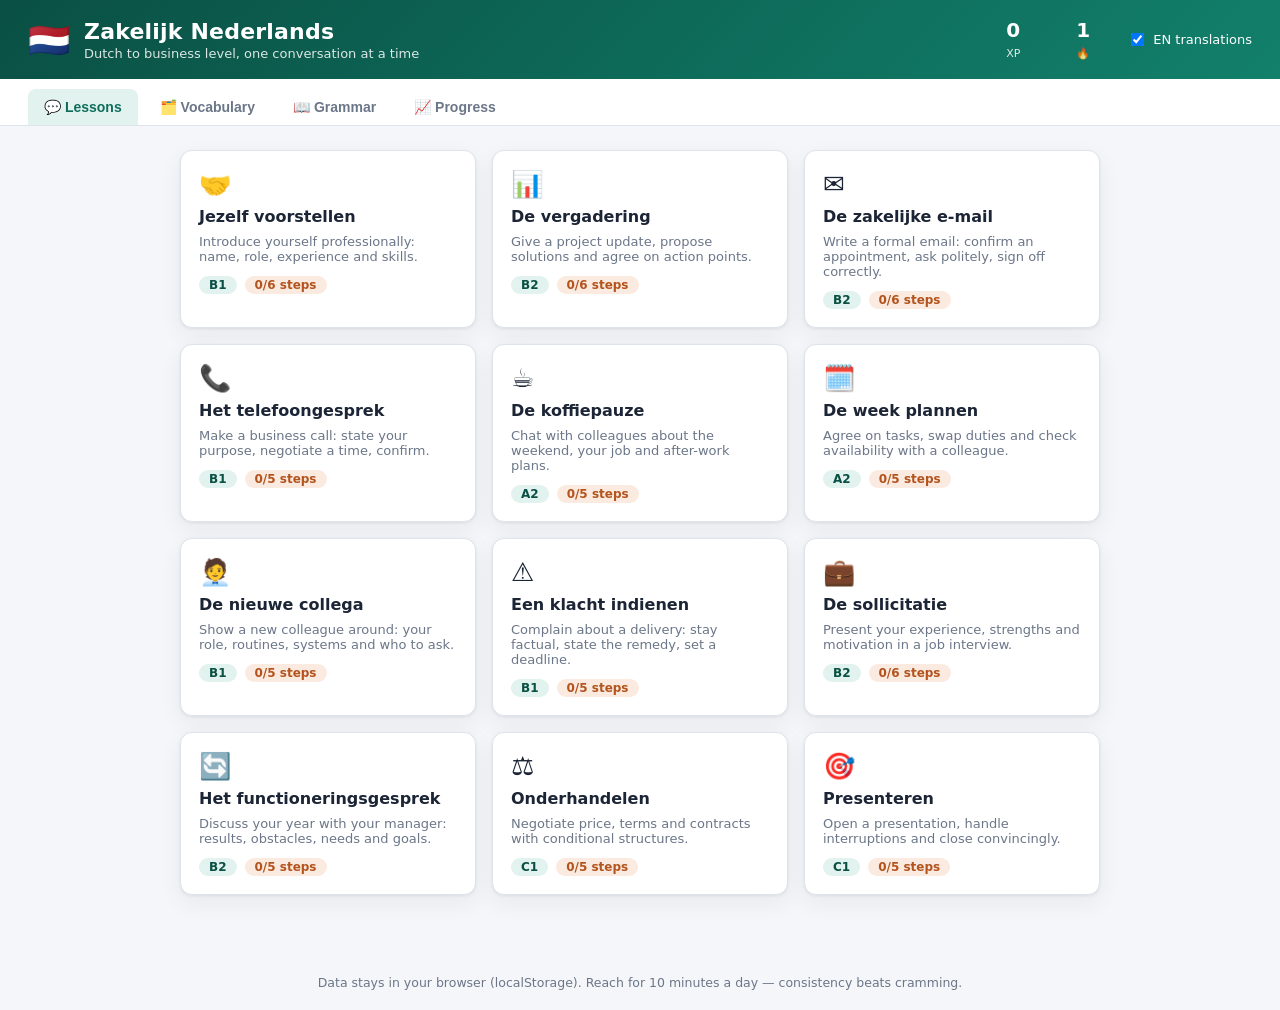
==== index.html @ f981100c "Add Dutch business chat tutor app - 12 chat scenarios (A2-C1) with scripted tutor coaching - Spaced-" ====
<!DOCTYPE html>
<html lang="en">
<head>
<meta charset="UTF-8" />
<meta name="viewport" content="width=device-width, initial-scale=1.0" />
<title>Zakelijk Nederlands — Dutch Business Chat Tutor</title>
<link rel="stylesheet" href="styles.css" />
</head>
<body>
<header class="topbar">
  <div class="brand">
    <span class="flag">🇳🇱</span>
    <div>
      <h1>Zakelijk Nederlands</h1>
      <p class="tagline">Dutch to business level, one conversation at a time</p>
    </div>
  </div>
  <div class="stats">
    <div class="stat" title="Experience points"><span class="stat-num" id="stat-xp">0</span><span class="stat-label">XP</span></div>
    <div class="stat" title="Day streak"><span class="stat-num" id="stat-streak">1</span><span class="stat-label">🔥</span></div>
    <label class="toggle">
      <input type="checkbox" id="toggle-translations" checked />
      <span>EN translations</span>
    </label>
  </div>
</header>

<nav class="tabs">
  <button class="tab active" data-view="lessons">💬 Lessons</button>
  <button class="tab" data-view="vocab">🗂️ Vocabulary</button>
  <button class="tab" data-view="grammar">📖 Grammar</button>
  <button class="tab" data-view="progress">📈 Progress</button>
</nav>

<main id="main">

  <section id="view-lessons" class="view active">
    <div id="scenario-list" class="scenario-list"></div>

    <div id="scenario-view" class="scenario-view hidden">
      <div class="scenario-header">
        <button class="btn ghost" id="btn-back">← All scenarios</button>
        <div class="scenario-title">
          <h2 id="scenario-heading"></h2>
          <span class="chip" id="scenario-level"></span>
        </div>
        <div class="step-dots" id="step-dots"></div>
      </div>
      <div class="tips-box" id="tips-box"></div>
      <div class="chat-window" id="chat-window"></div>
      <div class="composer">
        <input type="text" id="chat-input" placeholder="Schrijf je antwoord in het Nederlands…" autocomplete="off" />
        <button class="btn primary" id="btn-send">Send</button>
        <button class="btn ghost" id="btn-hint" title="Get a hint">Hint</button>
        <button class="btn ghost" id="btn-show-answer" title="Reveal a model answer">Show answer</button>
      </div>
      <div class="composer-foot">
        <span id="coach-note"></span>
      </div>
    </div>
  </section>

  <section id="view-vocab" class="view">
    <div class="vocab-controls">
      <div>
        <h2>Business vocabulary</h2>
        <p class="muted" id="vocab-summary"></p>
      </div>
      <div class="vocab-buttons">
        <select id="vocab-filter-module"></select>
        <select id="vocab-filter-level">
          <option value="all">All levels</option>
          <option value="A1">A1</option>
          <option value="A2">A2</option>
          <option value="B1">B1</option>
          <option value="B2">B2</option>
          <option value="C1">C1</option>
        </select>
        <button class="btn primary" id="btn-review">Review session</button>
      </div>
    </div>
    <div id="review-panel" class="review-panel hidden">
      <div class="flashcard" id="flashcard">
        <div class="card-top"><span id="review-progress" class="muted"></span><button class="btn ghost small" id="btn-end-review">End</button></div>
        <div class="card-word" id="card-nl"></div>
        <div class="card-answer hidden" id="card-en"></div>
        <div class="card-actions">
          <button class="btn ghost" id="btn-reveal">Show meaning</button>
          <div class="grade-row hidden" id="grade-row">
            <button class="btn grade again" data-grade="again">Again</button>
            <button class="btn grade hard" data-grade="hard">Hard</button>
            <button class="btn grade good" data-grade="good">Good</button>
            <button class="btn grade easy" data-grade="easy">Easy</button>
          </div>
        </div>
      </div>
    </div>
    <div id="vocab-table" class="vocab-table"></div>
  </section>

  <section id="view-grammar" class="view">
    <h2>Grammar essentials for business Dutch</h2>
    <div id="grammar-list" class="grammar-list"></div>
  </section>

  <section id="view-progress" class="view">
    <h2>Your progress</h2>
    <div class="progress-cards" id="progress-cards"></div>
    <h3>Scenario completion</h3>
    <div id="progress-scenarios" class="progress-scenarios"></div>
  </section>

</main>

<footer class="foot">
  Data stays in your browser (localStorage). Reach for 10 minutes a day — consistency beats cramming.
</footer>

<script src="js/data.js"></script>
<script src="js/engine.js"></script>
<script src="js/app.js"></script>
</body>
</html>
---- styles.css ----
:root {
  --bg: #f4f6f9;
  --panel: #ffffff;
  --ink: #1c2536;
  --muted: #6b7688;
  --accent: #0e6e5c;
  --accent-dark: #0a5044;
  --accent-soft: #e2f2ee;
  --line: #dfe4ec;
  --warn: #b3541e;
  --bot-bg: #ffffff;
  --user-bg: #0e6e5c;
  --radius: 12px;
  --shadow: 0 1px 3px rgba(28, 37, 54, 0.08), 0 8px 24px rgba(28, 37, 54, 0.06);
}

* { box-sizing: border-box; }

body {
  margin: 0;
  font-family: "Segoe UI", system-ui, -apple-system, sans-serif;
  background: var(--bg);
  color: var(--ink);
}

.topbar {
  display: flex;
  justify-content: space-between;
  align-items: center;
  flex-wrap: wrap;
  gap: 12px;
  padding: 18px 28px;
  background: linear-gradient(135deg, #0a5044, #0e6e5c 60%, #12806b);
  color: #fff;
}

.brand { display: flex; align-items: center; gap: 14px; }
.brand .flag { font-size: 34px; }
.brand h1 { margin: 0; font-size: 22px; letter-spacing: 0.2px; }
.tagline { margin: 2px 0 0; font-size: 13px; opacity: 0.85; }

.stats { display: flex; align-items: center; gap: 18px; }
.stat { text-align: center; min-width: 52px; }
.stat-num { display: block; font-size: 20px; font-weight: 700; }
.stat-label { font-size: 11px; opacity: 0.85; }

.toggle { display: flex; align-items: center; gap: 6px; font-size: 13px; cursor: pointer; }

.tabs {
  display: flex;
  gap: 6px;
  padding: 10px 28px 0;
  background: var(--panel);
  border-bottom: 1px solid var(--line);
}

.tab {
  border: none;
  background: transparent;
  padding: 10px 16px;
  font-size: 14px;
  font-weight: 600;
  color: var(--muted);
  border-radius: 8px 8px 0 0;
  cursor: pointer;
}

.tab.active { color: var(--accent); background: var(--accent-soft); }

main { max-width: 960px; margin: 0 auto; padding: 24px 20px 60px; }

.view { display: none; }
.view.active { display: block; }
.hidden { display: none !important; }

h2 { font-size: 20px; margin: 8px 0 6px; }
h3 { font-size: 16px; margin: 26px 0 10px; }
.muted { color: var(--muted); font-size: 13px; }

.scenario-list {
  display: grid;
  grid-template-columns: repeat(auto-fill, minmax(280px, 1fr));
  gap: 16px;
}

.scenario-card {
  background: var(--panel);
  border: 1px solid var(--line);
  border-radius: var(--radius);
  padding: 18px;
  cursor: pointer;
  box-shadow: var(--shadow);
  transition: transform 0.12s ease, border-color 0.12s ease;
  display: flex;
  flex-direction: column;
  gap: 8px;
}

.scenario-card:hover { transform: translateY(-2px); border-color: var(--accent); }
.scenario-card .icon { font-size: 26px; }
.scenario-card h3 { margin: 0; font-size: 16px; }
.scenario-card p { margin: 0; font-size: 13px; color: var(--muted); }

.chip {
  display: inline-block;
  padding: 2px 10px;
  border-radius: 999px;
  background: var(--accent-soft);
  color: var(--accent-dark);
  font-size: 12px;
  font-weight: 700;
}

.chip.done { background: #e7f0e2; color: #3c6e26; }
.chip.warn { background: #fbeadf; color: var(--warn); }

.scenario-header { display: flex; align-items: center; justify-content: space-between; gap: 12px; flex-wrap: wrap; }
.scenario-title { display: flex; align-items: center; gap: 10px; }
.step-dots { display: flex; gap: 6px; }
.step-dots span { width: 10px; height: 10px; border-radius: 50%; background: var(--line); }
.step-dots span.done { background: var(--accent); }
.step-dots span.current { background: var(--warn); }

.tips-box {
  background: #fdf8ef;
  border: 1px solid #eedfbf;
  border-radius: var(--radius);
  padding: 12px 16px;
  margin: 14px 0;
  font-size: 13.5px;
}
.tips-box strong { display: block; margin-bottom: 4px; }
.tips-box ul { margin: 0; padding-left: 18px; }

.chat-window {
  background: #eef1f6;
  border: 1px solid var(--line);
  border-radius: var(--radius);
  height: 420px;
  overflow-y: auto;
  padding: 18px;
  display: flex;
  flex-direction: column;
  gap: 12px;
}

.msg { max-width: 78%; padding: 10px 14px; border-radius: 14px; font-size: 15px; line-height: 1.45; box-shadow: var(--shadow); }
.msg.bot { background: var(--bot-bg); border: 1px solid var(--line); align-self: flex-start; border-bottom-left-radius: 4px; }
.msg.user { background: var(--user-bg); color: #fff; align-self: flex-end; border-bottom-right-radius: 4px; }
.msg.coach { background: #fff7ed; border: 1px solid #f5ddba; color: #7c4a12; align-self: flex-start; max-width: 92%; font-size: 13.5px; }
.msg .nl { font-weight: 600; }
.msg .nl-block { display: block; }
.msg .en-block { display: block; margin-top: 4px; font-size: 13px; opacity: 0.75; font-weight: 400; }
.msg.user .en-block { opacity: 0.8; }
.msg.coach .label { display: block; font-weight: 700; text-transform: uppercase; font-size: 11px; letter-spacing: 0.6px; margin-bottom: 3px; }
.msg.typing { opacity: 0.6; font-style: italic; }

.composer { display: flex; gap: 8px; margin-top: 14px; }
#chat-input {
  flex: 1;
  padding: 12px 14px;
  border: 1px solid var(--line);
  border-radius: 10px;
  font-size: 15px;
  font-family: inherit;
}
#chat-input:focus { outline: 2px solid var(--accent); border-color: transparent; }

.btn {
  border: 1px solid var(--line);
  background: var(--panel);
  color: var(--ink);
  padding: 10px 16px;
  border-radius: 10px;
  font-size: 14px;
  font-weight: 600;
  cursor: pointer;
  font-family: inherit;
}
.btn.primary { background: var(--accent); border-color: var(--accent); color: #fff; }
.btn.primary:hover { background: var(--accent-dark); }
.btn.ghost { background: transparent; }
.btn.ghost:hover { background: var(--accent-soft); }
.btn.small { padding: 4px 10px; font-size: 12px; }

.composer-foot { min-height: 20px; margin-top: 6px; font-size: 13px; color: var(--muted); }
#coach-note.good { color: var(--accent); }
#coach-note.warn { color: var(--warn); }

.vocab-controls { display: flex; justify-content: space-between; align-items: flex-end; gap: 14px; flex-wrap: wrap; }
.vocab-buttons { display: flex; gap: 8px; align-items: center; flex-wrap: wrap; }
.vocab-buttons select { padding: 9px 10px; border: 1px solid var(--line); border-radius: 8px; font-family: inherit; font-size: 13px; }

.review-panel { margin: 18px 0; }
.flashcard {
  background: var(--panel);
  border: 1px solid var(--line);
  border-radius: var(--radius);
  padding: 22px;
  box-shadow: var(--shadow);
  text-align: center;
}
.card-top { display: flex; justify-content: space-between; align-items: center; margin-bottom: 10px; }
.card-word { font-size: 28px; font-weight: 700; margin: 18px 0; }
.card-answer { font-size: 18px; color: var(--accent-dark); margin-bottom: 14px; }
.card-actions { display: flex; flex-direction: column; gap: 12px; align-items: center; }
.grade-row { display: flex; gap: 8px; }
.btn.grade.again { border-color: #d8a29a; color: #a83a2c; }
.btn.grade.hard { border-color: #e0bd8a; color: #94601a; }
.btn.grade.good { border-color: #9fc6a4; color: #2f7a3a; }
.btn.grade.easy { border-color: #9ab7d8; color: #2b5fa3; }

.vocab-table { margin-top: 8px; display: grid; grid-template-columns: repeat(auto-fill, minmax(260px, 1fr)); gap: 10px; }
.vocab-item {
  background: var(--panel);
  border: 1px solid var(--line);
  border-radius: 10px;
  padding: 10px 14px;
  font-size: 14px;
}
.vocab-item .nl-word { font-weight: 700; }
.vocab-item .en-word { display: block; color: var(--muted); font-size: 13px; margin-top: 2px; }
.vocab-item .meta { display: flex; gap: 6px; margin-top: 6px; }
.vocab-item .box-chip { font-size: 11px; padding: 1px 8px; border-radius: 999px; background: var(--accent-soft); color: var(--accent-dark); }

.grammar-list { display: grid; gap: 12px; }
.grammar-item { background: var(--panel); border: 1px solid var(--line); border-radius: var(--radius); padding: 16px 18px; }
.grammar-item h4 { margin: 0 0 6px; font-size: 15px; }
.grammar-item p { margin: 0; font-size: 14px; line-height: 1.55; color: #33405a; }

.progress-cards { display: grid; grid-template-columns: repeat(auto-fill, minmax(180px, 1fr)); gap: 12px; }
.progress-card { background: var(--panel); border: 1px solid var(--line); border-radius: var(--radius); padding: 16px; }
.progress-card .big { font-size: 26px; font-weight: 800; color: var(--accent-dark); }
.progress-card .lbl { font-size: 12px; color: var(--muted); text-transform: uppercase; letter-spacing: 0.5px; }

.progress-scenarios { display: grid; gap: 10px; }
.progress-row { display: flex; align-items: center; gap: 12px; background: var(--panel); border: 1px solid var(--line); border-radius: 10px; padding: 10px 14px; }
.progress-row .name { flex: 1; font-size: 14px; font-weight: 600; }
.progress-bar { width: 180px; height: 8px; background: var(--line); border-radius: 999px; overflow: hidden; }
.progress-bar i { display: block; height: 100%; background: var(--accent); }

.foot { text-align: center; color: var(--muted); font-size: 12.5px; padding: 20px; }

@media (max-width: 640px) {
  .topbar { padding: 14px 16px; }
  .tabs { padding: 8px 12px 0; }
  .chat-window { height: 340px; }
  .progress-bar { width: 100px; }
}
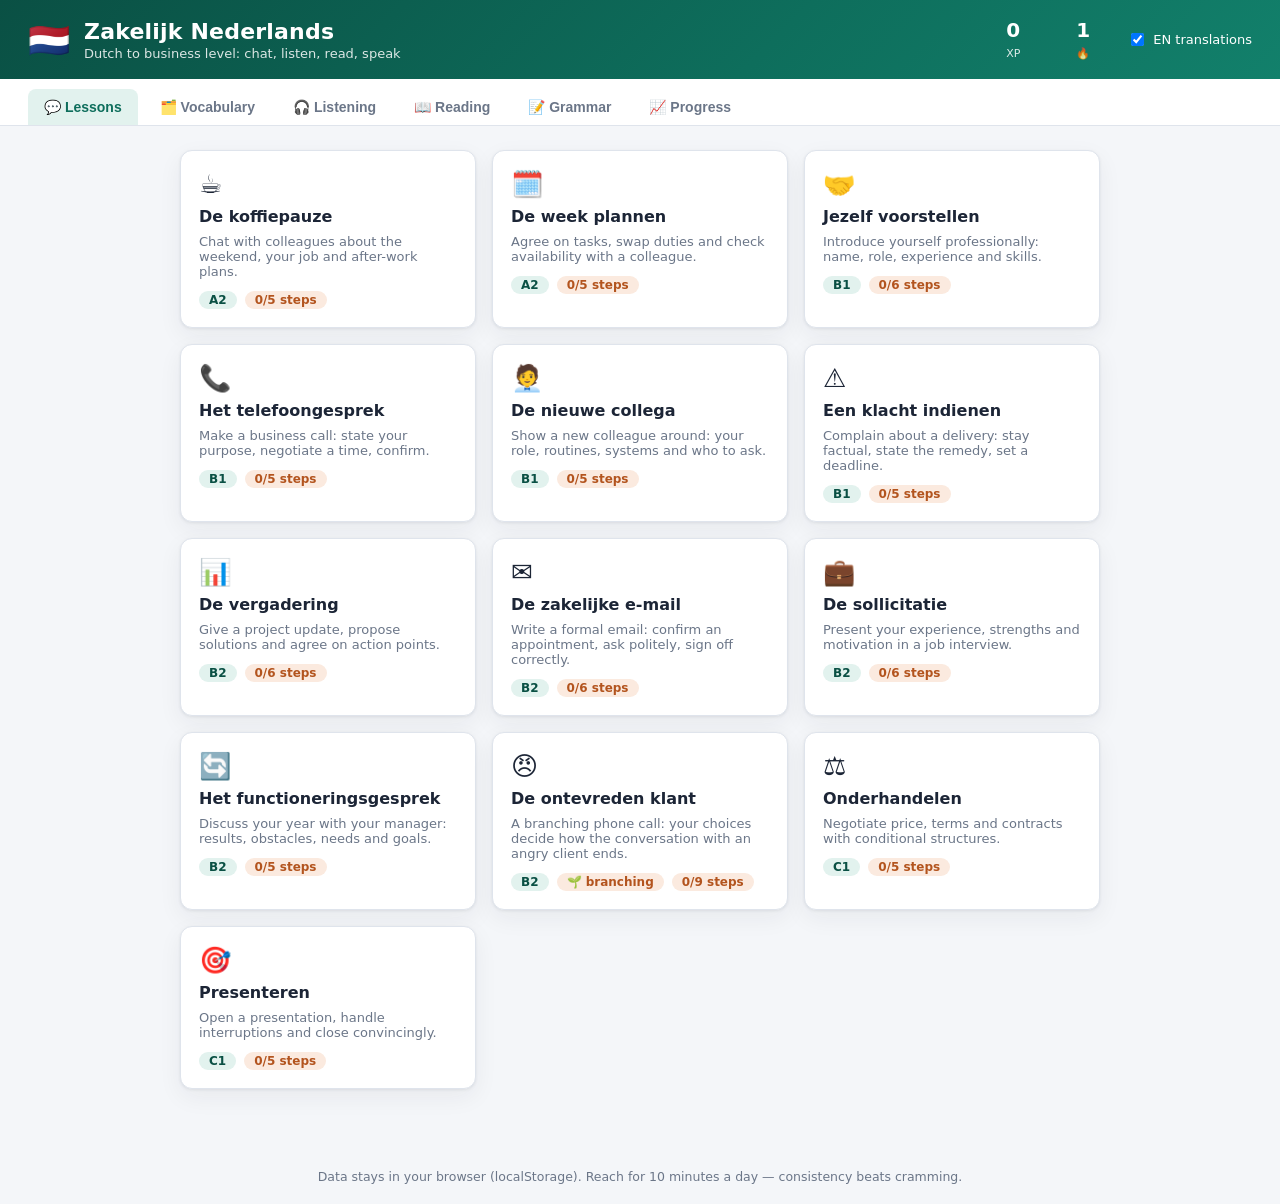
==== commit 04c1e4ff: "Add listening, reading, speech modes and branching scenario - TTS on every tutor line with optional " ====
--- a/index.html
+++ b/index.html
@@ -4,15 +4,35 @@
 <meta charset="UTF-8" />
 <meta name="viewport" content="width=device-width, initial-scale=1.0" />
 <title>Zakelijk Nederlands — Dutch Business Chat Tutor</title>
+<script>
+window.onerror = function (msg, src, line) {
+  var box = document.getElementById("fatal-error");
+  if (box) {
+    box.style.display = "block";
+    box.textContent = "Error: " + msg + " (" + (src || "") + ":" + line + ")";
+  }
+  return false;
+};
+setTimeout(function () {
+  var list = document.getElementById("scenario-list");
+  var box = document.getElementById("fatal-error");
+  if (list && list.children.length === 0 && box) {
+    box.style.display = "block";
+    box.textContent = "The app could not start: its script files did not load. Make sure index.html, styles.css and the js folder were all extracted together into the same folder — or open standalone.html, which works as a single file.";
+  }
+}, 1500);
+</script>
 <link rel="stylesheet" href="styles.css" />
 </head>
 <body>
+<div id="fatal-error" class="fatal-error" style="display:none"></div>
+<noscript><div class="fatal-error">This app needs JavaScript enabled.</div></noscript>
 <header class="topbar">
   <div class="brand">
     <span class="flag">🇳🇱</span>
     <div>
       <h1>Zakelijk Nederlands</h1>
-      <p class="tagline">Dutch to business level, one conversation at a time</p>
+      <p class="tagline">Dutch to business level: chat, listen, read, speak</p>
     </div>
   </div>
   <div class="stats">
@@ -28,7 +48,9 @@
 <nav class="tabs">
   <button class="tab active" data-view="lessons">💬 Lessons</button>
   <button class="tab" data-view="vocab">🗂️ Vocabulary</button>
-  <button class="tab" data-view="grammar">📖 Grammar</button>
+  <button class="tab" data-view="listening">🎧 Listening</button>
+  <button class="tab" data-view="reading">📖 Reading</button>
+  <button class="tab" data-view="grammar">📝 Grammar</button>
   <button class="tab" data-view="progress">📈 Progress</button>
 </nav>
 
@@ -44,13 +66,21 @@
           <h2 id="scenario-heading"></h2>
           <span class="chip" id="scenario-level"></span>
         </div>
-        <div class="step-dots" id="step-dots"></div>
+        <div class="header-right">
+          <span id="mood-meter" class="mood-meter hidden"></span>
+          <label class="toggle" title="Automatically read every tutor line aloud">
+            <input type="checkbox" id="toggle-autoplay" />
+            <span>🔊 auto</span>
+          </label>
+          <div class="step-dots" id="step-dots"></div>
+        </div>
       </div>
       <div class="tips-box" id="tips-box"></div>
       <div class="chat-window" id="chat-window"></div>
-      <div class="composer">
+      <div class="composer" id="composer-row">
         <input type="text" id="chat-input" placeholder="Schrijf je antwoord in het Nederlands…" autocomplete="off" />
         <button class="btn primary" id="btn-send">Send</button>
+        <button class="btn ghost" id="btn-mic" title="Speak your answer (nl-NL)">🎤</button>
         <button class="btn ghost" id="btn-hint" title="Get a hint">Hint</button>
         <button class="btn ghost" id="btn-show-answer" title="Reveal a model answer">Show answer</button>
       </div>
@@ -79,6 +109,7 @@
         <button class="btn primary" id="btn-review">Review session</button>
       </div>
     </div>
+    <div id="vocab-table" class="flip-grid"></div>
     <div id="review-panel" class="review-panel hidden">
       <div class="flashcard" id="flashcard">
         <div class="card-top"><span id="review-progress" class="muted"></span><button class="btn ghost small" id="btn-end-review">End</button></div>
@@ -86,6 +117,7 @@
         <div class="card-answer hidden" id="card-en"></div>
         <div class="card-actions">
           <button class="btn ghost" id="btn-reveal">Show meaning</button>
+          <button class="btn ghost hidden" id="btn-say-card" title="Hear the word">🔊</button>
           <div class="grade-row hidden" id="grade-row">
             <button class="btn grade again" data-grade="again">Again</button>
             <button class="btn grade hard" data-grade="hard">Hard</button>
@@ -95,18 +127,76 @@
         </div>
       </div>
     </div>
-    <div id="vocab-table" class="vocab-table"></div>
+  </section>
+
+  <section id="view-listening" class="view">
+    <h2>🎧 Listening — dictation</h2>
+    <p class="muted">Listen to the business sentence and type exactly what you hear. If your browser has no Dutch voice, use Chrome, Edge or Safari.</p>
+    <div class="dictation-panel">
+      <div class="card-top">
+        <span id="d-progress" class="muted"></span>
+        <span id="d-score" class="muted"></span>
+      </div>
+      <div class="d-controls">
+        <button class="btn primary" id="btn-play">▶ Play</button>
+        <button class="btn ghost" id="btn-repeat">Repeat</button>
+        <select id="d-rate">
+          <option value="0.8">Slow (0.8×)</option>
+          <option value="1" selected>Normal (1×)</option>
+        </select>
+        <button class="btn ghost small" id="btn-d-hint">Hint (EN)</button>
+      </div>
+      <p id="d-en" class="muted"></p>
+      <div class="composer">
+        <input type="text" id="d-input" placeholder="Type what you hear…" autocomplete="off" />
+        <button class="btn primary" id="btn-d-check">Check</button>
+      </div>
+      <div class="composer-foot" id="d-feedback"></div>
+      <button class="btn" id="btn-d-next">Next sentence →</button>
+    </div>
+  </section>
+
+  <section id="view-reading" class="view">
+    <div class="reading-modes">
+      <button class="rtab active" data-rmode="texts">📖 Text bank</button>
+      <button class="rtab" data-rmode="errors">🔍 Error spotting</button>
+    </div>
+
+    <div id="reading-texts">
+      <div id="text-list" class="scenario-list"></div>
+      <div id="text-reader" class="hidden">
+        <button class="btn ghost" id="btn-text-back">← All texts</button>
+        <div class="scenario-title">
+          <h2 id="text-title"></h2>
+          <span class="chip" id="text-level"></span>
+        </div>
+        <p class="muted">Click any word to see its meaning.</p>
+        <div id="word-popup" class="word-popup hidden"></div>
+        <div id="reading-content" class="reading-content"></div>
+        <h3>Comprehension questions</h3>
+        <div id="reading-questions"></div>
+        <button class="btn primary" id="btn-check-questions">Check answers</button>
+        <div id="reading-score" class="composer-foot"></div>
+      </div>
+    </div>
+
+    <div id="reading-errors" class="hidden">
+      <div id="error-list"></div>
+    </div>
   </section>
 
   <section id="view-grammar" class="view">
     <h2>Grammar essentials for business Dutch</h2>
     <div id="grammar-list" class="grammar-list"></div>
+    <h3>Common mistakes to avoid</h3>
+    <p class="muted">These are the errors Dutch managers see most from non-native speakers.</p>
+    <div id="mistakes-list" class="mistakes-list"></div>
   </section>
 
   <section id="view-progress" class="view">
     <h2>Your progress</h2>
     <div class="progress-cards" id="progress-cards"></div>
-    <h3>Scenario completion</h3>
+    <h3>Scenario completion (easiest → hardest)</h3>
     <div id="progress-scenarios" class="progress-scenarios"></div>
   </section>
 
@@ -118,6 +208,7 @@
 
 <script src="js/data.js"></script>
 <script src="js/engine.js"></script>
+<script src="js/tts.js"></script>
 <script src="js/app.js"></script>
 </body>
 </html>
--- a/styles.css
+++ b/styles.css
@@ -241,9 +241,226 @@
 
 .foot { text-align: center; color: var(--muted); font-size: 12.5px; padding: 20px; }
 
+.fatal-error {
+  display: none;
+  margin: 16px auto 0;
+  max-width: 720px;
+  background: #fbe3e0;
+  border: 1px solid #e5a49d;
+  color: #8c2f24;
+  border-radius: 10px;
+  padding: 12px 16px;
+  font-size: 14px;
+  text-align: left;
+}
+
+.storage-warning {
+  margin: 0 auto 10px;
+  max-width: 640px;
+  background: #fbeadf;
+  border: 1px solid #ecc7a8;
+  color: var(--warn);
+  border-radius: 10px;
+  padding: 10px 14px;
+  font-size: 13px;
+  text-align: left;
+}
+
 @media (max-width: 640px) {
   .topbar { padding: 14px 16px; }
   .tabs { padding: 8px 12px 0; }
   .chat-window { height: 340px; }
   .progress-bar { width: 100px; }
 }
+
+.rtab {
+  border: 1px solid var(--line);
+  background: var(--panel);
+  padding: 8px 16px;
+  border-radius: 999px;
+  font-size: 13.5px;
+  font-weight: 600;
+  color: var(--muted);
+  cursor: pointer;
+  font-family: inherit;
+  margin-right: 6px;
+}
+.rtab.active { background: var(--accent-soft); color: var(--accent-dark); border-color: var(--accent); }
+.reading-modes { margin-bottom: 16px; }
+
+.flip-grid {
+  display: grid;
+  grid-template-columns: repeat(auto-fill, minmax(220px, 1fr));
+  gap: 12px;
+}
+.flip-card {
+  perspective: 1000px;
+  height: 120px;
+  cursor: pointer;
+}
+.flip-inner {
+  position: relative;
+  width: 100%;
+  height: 100%;
+  transition: transform 0.45s;
+  transform-style: preserve-3d;
+}
+.flip-card.flipped .flip-inner { transform: rotateY(180deg); }
+.flip-face {
+  position: absolute;
+  inset: 0;
+  backface-visibility: hidden;
+  -webkit-backface-visibility: hidden;
+  background: var(--panel);
+  border: 1px solid var(--line);
+  border-radius: var(--radius);
+  box-shadow: var(--shadow);
+  display: flex;
+  flex-direction: column;
+  align-items: center;
+  justify-content: center;
+  gap: 8px;
+  padding: 12px;
+  text-align: center;
+}
+.flip-front .nl-word { font-weight: 700; font-size: 17px; }
+.flip-back { transform: rotateY(180deg); background: var(--accent-soft); border-color: var(--accent); }
+.flip-back .en-word { font-size: 15px; color: var(--accent-dark); }
+.flip-hint { font-size: 10.5px; color: var(--muted); text-transform: uppercase; letter-spacing: 0.5px; }
+
+.speak-btn {
+  border: none;
+  background: var(--accent-soft);
+  border-radius: 8px;
+  padding: 3px 8px;
+  margin-top: 6px;
+  margin-right: 6px;
+  cursor: pointer;
+  font-size: 13px;
+  float: right;
+}
+.speak-btn:hover { background: var(--accent); }
+
+#btn-mic.recording {
+  background: #d8442e;
+  color: #fff;
+  border-color: #d8442e;
+  animation: pulse 1s infinite;
+}
+@keyframes pulse {
+  0%, 100% { opacity: 1; }
+  50% { opacity: 0.55; }
+}
+
+.msg-options {
+  display: flex;
+  flex-direction: column;
+  gap: 8px;
+  align-self: flex-start;
+  max-width: 85%;
+  width: 100%;
+}
+.option-btn {
+  text-align: left;
+  border: 1px solid var(--line);
+  background: var(--panel);
+  border-radius: 12px;
+  padding: 10px 14px;
+  font-size: 14.5px;
+  cursor: pointer;
+  font-family: inherit;
+  box-shadow: var(--shadow);
+  transition: border-color 0.12s, transform 0.12s;
+}
+.option-btn:hover:not(:disabled) { border-color: var(--accent); transform: translateX(3px); }
+.option-btn:disabled { opacity: 0.55; cursor: default; }
+
+.mood-meter {
+  font-size: 13px;
+  background: var(--panel);
+  border: 1px solid var(--line);
+  border-radius: 999px;
+  padding: 4px 12px;
+}
+
+.dictation-panel {
+  background: var(--panel);
+  border: 1px solid var(--line);
+  border-radius: var(--radius);
+  box-shadow: var(--shadow);
+  padding: 20px;
+  max-width: 680px;
+}
+.d-controls { display: flex; gap: 8px; align-items: center; flex-wrap: wrap; margin: 12px 0; }
+.d-controls select { padding: 8px 10px; border: 1px solid var(--line); border-radius: 8px; font-family: inherit; }
+#d-feedback.good { color: var(--accent); }
+#d-feedback.warn { color: var(--warn); }
+#btn-d-next { margin-top: 10px; }
+
+.reading-content {
+  background: var(--panel);
+  border: 1px solid var(--line);
+  border-radius: var(--radius);
+  padding: 20px 24px;
+  line-height: 1.85;
+  font-size: 15.5px;
+  box-shadow: var(--shadow);
+}
+.clickable-word { cursor: pointer; border-radius: 4px; padding: 0 1px; }
+.clickable-word:hover { background: var(--accent-soft); }
+.clickable-word.q-right { background: #dff0da; color: #2f7a3a; }
+.clickable-word.q-wrong { background: #f6d3ce; color: #a83a2c; }
+.word-popup {
+  position: sticky;
+  top: 8px;
+  z-index: 5;
+  background: var(--ink);
+  color: #fff;
+  border-radius: 10px;
+  padding: 10px 14px;
+  font-size: 14px;
+  margin-bottom: 10px;
+  box-shadow: var(--shadow);
+}
+.question-box {
+  background: var(--panel);
+  border: 1px solid var(--line);
+  border-radius: var(--radius);
+  padding: 14px 18px;
+  margin-bottom: 10px;
+}
+.question-box p { margin: 0 0 8px; font-size: 14.5px; }
+.q-option { display: block; padding: 6px 10px; border-radius: 8px; font-size: 14px; cursor: pointer; }
+.q-option:hover { background: var(--accent-soft); }
+.q-option.q-right { background: #dff0da; }
+.q-option.q-wrong { background: #f6d3ce; }
+.q-explain { margin: 8px 0 0; }
+
+.error-exercise {
+  background: var(--panel);
+  border: 1px solid var(--line);
+  border-radius: var(--radius);
+  box-shadow: var(--shadow);
+  padding: 16px 20px;
+  margin-bottom: 16px;
+}
+.error-exercise h4 { margin: 0 0 4px; }
+.error-line { margin: 12px 0; font-size: 15.5px; line-height: 1.7; }
+.error-note { display: block; font-size: 13px; margin-top: 4px; }
+
+.mistakes-list { display: grid; grid-template-columns: repeat(auto-fill, minmax(300px, 1fr)); gap: 12px; }
+.mistake-item {
+  background: var(--panel);
+  border: 1px solid var(--line);
+  border-radius: var(--radius);
+  padding: 14px 16px;
+}
+.mistake-line { font-size: 14.5px; margin: 2px 0; }
+.wrong-line { color: #a83a2c; text-decoration: line-through; }
+.right-line { color: #2f7a3a; font-weight: 600; }
+.mistake-item .mark { font-weight: 800; margin-right: 4px; }
+.mistake-item .chip { margin-top: 8px; }
+.mistake-item p { margin: 8px 0; font-size: 13px; }
+
+.header-right { display: flex; align-items: center; gap: 12px; flex-wrap: wrap; }
+.good { color: var(--accent); font-weight: 600; }
